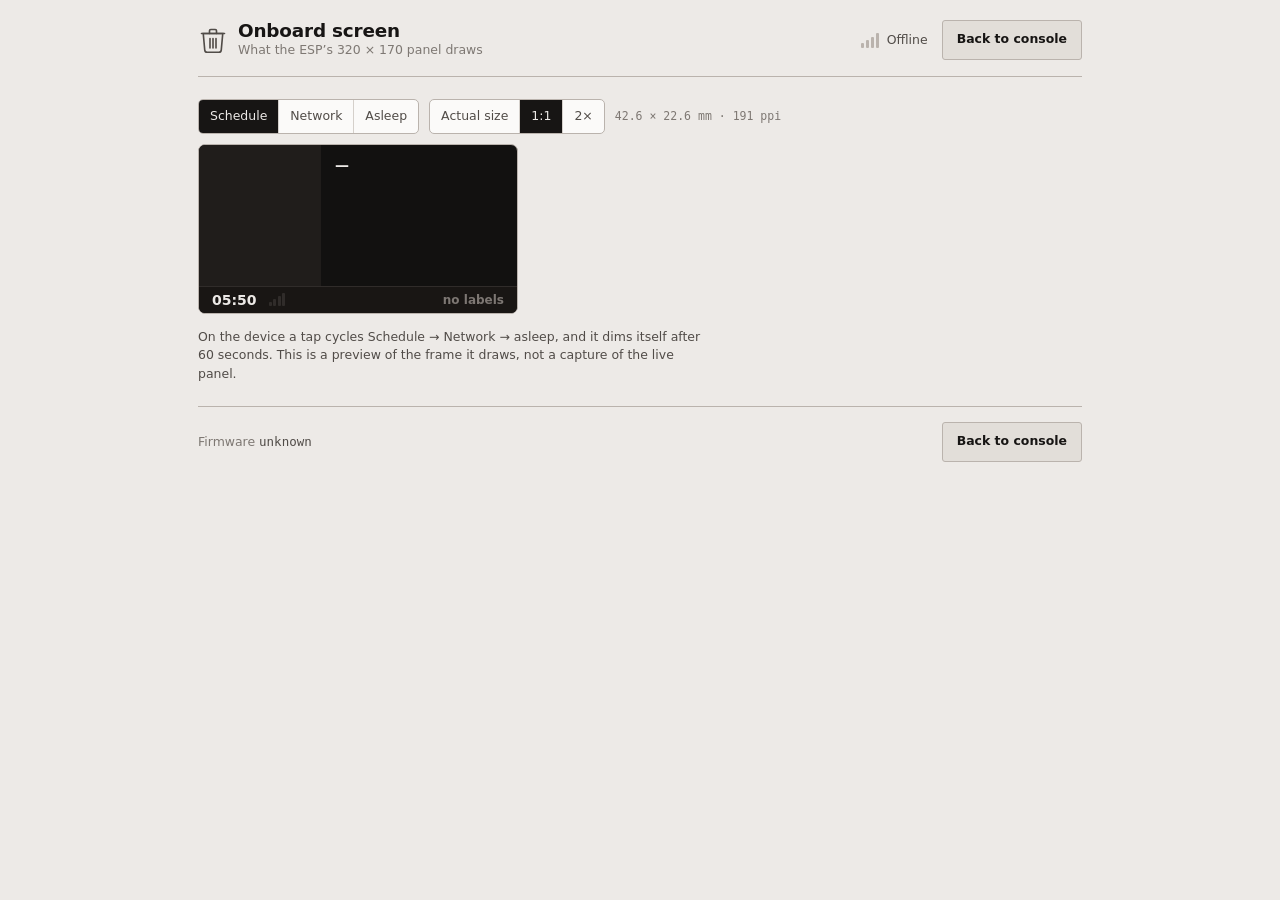
==== data/console.html @ a641a616 "feat: Rubbish Console — one design across web, LCD and e-ink labels Rebuilds the interface around a " ====
<!DOCTYPE html>
<html lang="en">

<head>
    <meta charset="UTF-8">
    <meta name="viewport" content="width=device-width, initial-scale=1.0">
    <title>Onboard screen &middot; Rubbish Console</title>
    <link rel="stylesheet" href="style.css?v=8">
    <link rel="icon" type="image/svg+xml" href="favicon.svg">
</head>

<body>
    <div class="wrap">

        <div class="topbar">
            <div class="brand">
                <svg class="mark" viewBox="0 0 24 24" aria-hidden="true" fill="none" stroke="currentColor"
                    stroke-width="1.3" stroke-linecap="round">
                    <path d="M4.2 6.8h15.6l-1.2 13.3a1.9 1.9 0 0 1-1.9 1.7H7.3a1.9 1.9 0 0 1-1.9-1.7L4.2 6.8Z" />
                    <path d="M2.8 6.8h18.4" />
                    <path d="M9.2 6.8V4.6a1 1 0 0 1 1-1h3.6a1 1 0 0 1 1 1v2.2" />
                    <path d="M9.6 10.8v7.6M12 10.8v7.6M14.4 10.8v7.6" />
                </svg>
                <div>
                    <h1>Onboard screen</h1>
                    <p class="sub">What the ESP&rsquo;s 320 &times; 170 panel draws</p>
                </div>
            </div>

            <div class="link-state" id="wifi-status" title="Checking WiFi...">
                <span class="bars" id="wifi-bars" aria-hidden="true"><i></i><i></i><i></i><i></i></span>
                <span id="wifi-text">&mdash;</span>
            </div>

            <a class="btn" href="/" style="text-decoration:none">Back to console</a>
        </div>

        <section class="block">
            <div class="lcd-frame">
                <div class="lcd-controls">
                    <div class="seg" role="group" aria-label="Panel screen" id="lcd-seg">
                        <button type="button" data-lcd="awake" aria-pressed="true">Schedule</button>
                        <button type="button" data-lcd="net" aria-pressed="false">Network</button>
                        <button type="button" data-lcd="asleep" aria-pressed="false">Asleep</button>
                    </div>
                    <div class="seg" role="group" aria-label="Magnification" id="lcd-zoom-seg">
                        <button type="button" data-zoom="0.5" aria-pressed="false">Actual size</button>
                        <button type="button" data-zoom="1" aria-pressed="true">1:1</button>
                        <button type="button" data-zoom="2" aria-pressed="false">2&times;</button>
                    </div>
                    <span class="scale-note">42.6 &times; 22.6 mm &middot; 191 ppi</span>
                </div>

                <div class="lcd-scroll">
                    <div class="lcd" id="lcd">
                        <div class="lcd-screen lcd-sched" data-screen="awake">
                            <div class="lcd-date" id="lcd-date"></div>
                            <div class="lcd-body">
                                <span class="lcd-act" id="lcd-act">&mdash;</span>
                                <div class="lcd-streams" id="lcd-streams"></div>
                            </div>
                            <div class="lcd-bar">
                                <span class="t" id="lcd-time">--:--</span>
                                <span class="lcd-bars" id="lcd-bars" aria-hidden="true"><i></i><i></i><i></i><i></i></span>
                                <span class="push" id="lcd-labels"></span>
                            </div>
                        </div>

                        <div class="lcd-screen lcd-net" data-screen="net" hidden>
                            <div class="lcd-info">
                                <div><span class="lcd-k">Network</span>
                                    <div class="lcd-v" id="lcd-ssid">&mdash;</div>
                                </div>
                                <div><span class="lcd-k">Manage at</span>
                                    <div class="lcd-v">rubbish.local</div>
                                </div>
                                <div><span class="lcd-k">Address</span>
                                    <div class="lcd-v" id="lcd-ip">&mdash;</div>
                                </div>
                            </div>
                            <div class="lcd-qr" id="lcd-qr-wrap">
                                <span id="lcd-qr-slot"></span>
                            </div>
                        </div>
                    </div>
                </div>

                <p class="lcd-note">
                    On the device a tap cycles Schedule &rarr; Network &rarr; asleep, and it dims itself
                    after 60 seconds. This is a preview of the frame it draws, not a capture of the
                    live panel.
                </p>
            </div>
        </section>

        <footer>
            <span>Firmware <span class="mono" id="fw-version">&mdash;</span></span>
            <a class="btn" href="/" style="margin-left:auto;text-decoration:none">Back to console</a>
        </footer>

    </div>

    <script src="app.js?v=8"></script>
</body>

</html>
---- data/style.css ----
/* Rubbish Console
   One system across three surfaces. The e-ink tag has three inks and no
   choices, so it sets the rules: paper, ink, and red for the one thing that
   needs doing. The web and the LCD follow it. */

:root {
    /* Archivo carries the design but must not be fetched from a CDN — the
       device serves this page in AP mode with no internet. Drop an
       archivo.woff2 into data/ and uncomment the @font-face to upgrade. */
    --font-display: 'Archivo', 'Segoe UI', system-ui, sans-serif;
    --font-body: 'Segoe UI', system-ui, -apple-system, sans-serif;
    --font-mono: ui-monospace, 'Cascadia Mono', 'Consolas', monospace;

    --ground: #edeae7;
    --surface: #fbfaf9;
    --surface-2: #e2ded9;
    --ink: #171514;
    --ink-2: #514c48;
    --ink-3: #7e7873;
    --rule: #d5d0cb;
    --rule-strong: #bab3ad;

    --stream-rubbish: #2f2f2b;
    --stream-recycling: #15589e;
    --stream-food: #7a4526;
    --stream-garden: #3a7328;

    --red: #c8241c;
    --on-red: #fffaf9;
    --ok: #0d6e7d;

    --paper: #ffffff;
    --paper-ink: #141414;
    --paper-red: #c8241c;
    --paper-edge: #9a938d;

    /* the ESP's own 320x170 panel: a depiction of hardware, so these stay
       constant whichever theme the browser is in */
    --dev-ground: #121110;
    --dev-panel: #201d1b;
    --dev-rule: #302c2a;
    --dev-ink: #ece9e6;
    --dev-ink-2: #a9a3a0;
    --dev-ink-3: #7d7773;
    --dev-red: #e23b30;
    --dev-on-red: #fffaf9;
    --dev-rubbish: #a9a8a2;
    --dev-recycling: #6fa8ea;
    --dev-food: #c4906c;
    --dev-garden: #7ec267;

    --step--1: 0.78rem;
    --step-0: 0.95rem;
    --step-1: 1.15rem;

    --r-sm: 3px;
    --r-md: 5px;
}

/* @font-face {
    font-family: 'Archivo';
    src: url('/archivo.woff2') format('woff2');
    font-weight: 500 700;
    font-display: swap;
} */

@media (prefers-color-scheme: dark) {
    :root:not([data-theme="light"]) {
        --ground: #131211;
        --surface: #1c1a19;
        --surface-2: #262322;
        --ink: #ece9e6;
        --ink-2: #a9a3a0;
        --ink-3: #7d7773;
        --rule: #2f2c2a;
        --rule-strong: #433f3c;

        --stream-rubbish: #a9a8a2;
        --stream-recycling: #6fa8ea;
        --stream-food: #c4906c;
        --stream-garden: #7ec267;

        --red: #f2564a;
        --on-red: #1a0e0d;
        --ok: #4cc2d2;
        --paper-edge: #433f3c;
    }
}

:root[data-theme="dark"] {
    --ground: #131211;
    --surface: #1c1a19;
    --surface-2: #262322;
    --ink: #ece9e6;
    --ink-2: #a9a3a0;
    --ink-3: #7d7773;
    --rule: #2f2c2a;
    --rule-strong: #433f3c;

    --stream-rubbish: #a9a8a2;
    --stream-recycling: #6fa8ea;
    --stream-food: #c4906c;
    --stream-garden: #7ec267;

    --red: #f2564a;
    --on-red: #1a0e0d;
    --ok: #4cc2d2;
    --paper-edge: #433f3c;
}

* { box-sizing: border-box; }

body {
    margin: 0;
    background: var(--ground);
    color: var(--ink);
    font-family: var(--font-body);
    font-size: var(--step-0);
    line-height: 1.5;
    -webkit-font-smoothing: antialiased;
}

.wrap {
    max-width: 920px;
    margin: 0 auto;
    padding: 20px 18px 56px;
    display: flex;
    flex-direction: column;
    gap: 22px;
}

h1, h2, h3 { font-family: var(--font-display); margin: 0; text-wrap: balance; }
p { margin: 0; }
.mono { font-family: var(--font-mono); font-variant-numeric: tabular-nums; }
.hidden { display: none !important; }

.eyebrow {
    font-family: var(--font-display);
    font-weight: 600;
    font-size: 0.68rem;
    letter-spacing: 0.13em;
    text-transform: uppercase;
    color: var(--ink-3);
}

/* ---------- header ---------- */

.topbar {
    display: flex;
    align-items: center;
    gap: 14px;
    flex-wrap: wrap;
    padding-bottom: 16px;
    border-bottom: 1px solid var(--rule-strong);
}

.brand { display: flex; align-items: center; gap: 10px; margin-right: auto; }
.brand h1 { font-size: var(--step-1); font-weight: 700; letter-spacing: -0.01em; line-height: 1.1; }
.brand .sub { font-size: var(--step--1); color: var(--ink-3); }
.mark { width: 30px; height: 30px; color: var(--ink-2); flex: none; }

.link-state { display: flex; align-items: center; gap: 8px; font-size: var(--step--1); color: var(--ink-2); }
.bars { display: flex; align-items: flex-end; gap: 2px; height: 15px; }
.bars i { width: 3px; background: var(--rule-strong); border-radius: 1px; display: block; }
.bars i:nth-child(1) { height: 5px; }
.bars i:nth-child(2) { height: 8px; }
.bars i:nth-child(3) { height: 11px; }
.bars i:nth-child(4) { height: 15px; }
.bars.lvl1 i:nth-child(-n+1),
.bars.lvl2 i:nth-child(-n+2),
.bars.lvl3 i:nth-child(-n+3),
.bars.lvl4 i:nth-child(-n+4) { background: var(--ok); }
.bars.lvl1 i:nth-child(-n+1) { background: var(--red); }

.seg {
    display: flex;
    border: 1px solid var(--rule-strong);
    border-radius: var(--r-md);
    overflow: hidden;
    background: var(--surface);
    flex-wrap: wrap;
}

.seg button {
    font: inherit;
    font-size: var(--step--1);
    font-weight: 500;
    border: 0;
    background: transparent;
    color: var(--ink-2);
    padding: 7px 11px;
    cursor: pointer;
}

.seg button + button { border-left: 1px solid var(--rule); }
.seg button[aria-pressed="true"] { background: var(--ink); color: var(--ground); }

/* ---------- hero: the tear-off the tag and the LCD also use ---------- */

.hero {
    display: grid;
    grid-template-columns: minmax(146px, auto) 1fr;
    background: var(--surface);
    border: 1px solid var(--rule-strong);
    border-radius: var(--r-md);
    overflow: hidden;
}

/* The date stack is centred as one block, matching the LCD and the tag —
   ragged-left left it looking adrift in a column it never filled. */
.tearoff {
    background: var(--ink);
    color: var(--ground);
    padding: 16px 22px 18px;
    display: flex;
    flex-direction: column;
    align-items: center;
    text-align: center;
    justify-content: center;
    border-right: 1px solid var(--rule-strong);
}

.tearoff.act { background: var(--red); color: var(--on-red); border-right-color: var(--red); }

.chip {
    font-family: var(--font-display);
    font-weight: 700;
    font-size: 0.66rem;
    letter-spacing: 0.13em;
    text-transform: uppercase;
    padding: 3px 8px;
    border-radius: 2px;
    margin-bottom: 13px;
    border: 1px solid currentColor;
}

.daynum {
    font-family: var(--font-display);
    font-weight: 700;
    font-size: clamp(3.3rem, 10vw, 4.4rem);
    line-height: 0.82;
    letter-spacing: -0.04em;
    font-variant-numeric: tabular-nums;
}

.dow { font-family: var(--font-display); font-weight: 600; font-size: var(--step-1); margin-top: 10px; }
.dow span { opacity: 0.66; }

.hero-main { display: flex; flex-direction: column; }

.action-bar {
    padding: 15px 18px 13px;
    display: flex;
    flex-direction: column;
    gap: 3px;
    border-bottom: 1px solid var(--rule);
}

.action {
    font-family: var(--font-display);
    font-weight: 700;
    font-size: clamp(1.3rem, 4.2vw, 1.75rem);
    letter-spacing: -0.015em;
    line-height: 1.05;
    color: var(--red);
}

.action-bar.calm .action { color: var(--ink); }
.action-note { font-size: var(--step--1); color: var(--ink-2); }

.hero-streams { list-style: none; margin: 0; padding: 0; display: flex; flex-direction: column; }
.hero-streams li { display: flex; gap: 13px; align-items: center; padding: 12px 18px; }
.hero-streams li + li { border-top: 1px solid var(--rule); }
.hero-streams h3 { font-size: var(--step-1); font-weight: 600; letter-spacing: -0.01em; }
.hero-streams p { font-size: var(--step--1); color: var(--ink-3); }

.swatch {
    width: 14px;
    height: 24px;
    border-radius: 2px;
    background: var(--s);
    flex: none;
    box-shadow: inset 0 0 0 1px rgb(0 0 0 / 0.18);
}

.hero-rest {
    padding: 10px 18px;
    border-top: 1px solid var(--rule);
    font-size: var(--step--1);
    color: var(--ink-2);
    grid-column: 1 / -1;
    display: flex;
    justify-content: space-between;
    gap: 12px;
    flex-wrap: wrap;
    background: var(--surface-2);
}

/* ---------- blocks ---------- */

.block { display: flex; flex-direction: column; gap: 11px; }
.block-head { display: flex; align-items: baseline; gap: 12px; flex-wrap: wrap; }
.block-head h2 { font-size: var(--step-0); font-weight: 600; }
.block-head .hint { font-size: var(--step--1); color: var(--ink-3); margin-left: auto; }
.block-head .btn { margin-left: auto; }

/* ---------- fortnight strip ---------- */

.strip {
    display: flex;
    overflow-x: auto;
    border: 1px solid var(--rule-strong);
    border-radius: var(--r-md);
    background: var(--surface);
}

.day {
    flex: 1 0 58px;
    min-width: 58px;
    padding: 9px 6px 11px;
    display: flex;
    flex-direction: column;
    align-items: center;
    gap: 7px;
}

.day + .day { border-left: 1px solid var(--rule); }

.day .dl {
    font-family: var(--font-display);
    font-size: 0.62rem;
    letter-spacing: 0.1em;
    text-transform: uppercase;
    color: var(--ink-3);
    font-weight: 600;
}

.day .dn {
    font-family: var(--font-display);
    font-weight: 600;
    font-size: var(--step-0);
    font-variant-numeric: tabular-nums;
    line-height: 1;
    height: 23px;
    width: 23px;
    display: grid;
    place-items: center;
}

/* Weekends stay a whisper — they are context, not information. */
.day.weekend { background: color-mix(in srgb, var(--surface-2) 55%, transparent); }

/* A collection day is the thing worth spotting, so it gets the real
   emphasis: a ringed cell and a heavier numeral. */
.day.coll {
    background: var(--surface-2);
    box-shadow: inset 0 0 0 2px var(--ink);
}

.day.coll .dn { font-weight: 700; }
.day.today .dl { color: var(--ink); font-weight: 700; }
.dots { display: flex; gap: 3px; height: 8px; }

.dots i {
    width: 8px;
    height: 8px;
    border-radius: 50%;
    background: var(--s);
    display: block;
    box-shadow: inset 0 0 0 1px rgb(0 0 0 / 0.18);
}

.legend { display: flex; gap: 15px; flex-wrap: wrap; font-size: var(--step--1); color: var(--ink-2); }
.legend span { display: flex; align-items: center; gap: 6px; }
.legend i { width: 9px; height: 9px; border-radius: 50%; background: var(--s); box-shadow: inset 0 0 0 1px rgb(0 0 0 / 0.18); }
.legend .ring { width: 11px; height: 11px; background: transparent; box-shadow: inset 0 0 0 2px var(--red); }

/* ---------- all streams ---------- */

.sched {
    border: 1px solid var(--rule-strong);
    border-radius: var(--r-md);
    background: var(--surface);
    overflow: hidden;
}

.srow {
    display: grid;
    grid-template-columns: 14px 1fr auto auto;
    gap: 13px;
    align-items: center;
    padding: 11px 15px;
}

.srow + .srow { border-top: 1px solid var(--rule); }
.srow .bar { width: 14px; height: 14px; border-radius: 2px; background: var(--s); box-shadow: inset 0 0 0 1px rgb(0 0 0 / 0.18); }
.srow .nm { font-weight: 500; }
.srow .when { font-size: var(--step--1); color: var(--ink-2); text-align: right; }
.srow .dt { font-size: var(--step--1); color: var(--ink-3); min-width: 6.5em; text-align: right; }
.srow.soon .when { color: var(--red); font-weight: 600; }

/* ---------- the tag: exactly 296 x 128 device pixels ----------
   2.9" panel, so 1px is 0.23mm. Every size is a real pixel count and the
   zoom only magnifies, never redistributes. */

.tag {
    width: 296px;
    height: 128px;
    flex: none;
    overflow: hidden;
    zoom: var(--tag-zoom, 0.86);
    background: var(--paper);
    border: 1px solid var(--paper-edge);
    border-radius: 2px;
    display: grid;
    grid-template-columns: 100px 1fr;
    color: var(--paper-ink);
    font-family: var(--font-display);
    line-height: 1;
    transition: transform 0.35s ease;
}

.tag.flipped { transform: rotate(180deg); }

/* Centred as one stack, matching what the firmware now draws. The numeral
   uses a cropped line-height: a 48px glyph carries ~14px of ascender and
   descender space it never fills, which read as a gap under the 7. */
.tag-date {
    background: var(--paper-ink);
    color: var(--paper);
    display: flex;
    flex-direction: column;
    align-items: center;
    justify-content: center;
    gap: 5px;
}

.tag-date.red { background: var(--paper-red); }
.tag-date .dw, .tag-date .dm { font-size: 12px; font-weight: 700; letter-spacing: 1.6px; line-height: 1; opacity: 0.85; }
.tag-date .dn { font-size: 48px; font-weight: 700; letter-spacing: -1.5px; line-height: 0.76; margin: 0; }
/* The firmware closes this stack with an update stamp, so the mirror does too. */
.tag-date .ds { font-size: 8px; font-weight: 600; letter-spacing: 0.3px; line-height: 1; opacity: 0.7; margin-top: 2px; }

.tag-body { display: flex; flex-direction: column; padding: 9px 10px 7px; min-width: 0; }
.tag-act { font-size: 11px; font-weight: 700; letter-spacing: 0.7px; white-space: nowrap; }
.tag-act.red { color: var(--paper-red); }
.tag-streams { flex: 1; display: flex; flex-direction: column; justify-content: center; min-width: 0; }
.tag-streams b { font-size: 17px; font-weight: 700; letter-spacing: -0.2px; line-height: 1.18; white-space: nowrap; }

.tag-foot {
    border-top: 1px solid var(--paper-ink);
    padding-top: 4px;
    display: flex;
    gap: 11px;
    font-size: 9px;
    font-weight: 600;
    font-variant-numeric: tabular-nums;
    white-space: nowrap;
}

.tag-stale {
    grid-column: 1 / -1;
    display: grid;
    place-items: center;
    font-size: 13px;
    font-weight: 700;
    letter-spacing: 1.4px;
    color: var(--paper-edge);
}

/* Previews of the non-schedule frames, so picking one in "Send to label"
   shows what the tag will actually be made to display. */
.tag.plain { grid-template-columns: 1fr; }

.tag-centre {
    grid-column: 1 / -1;
    display: flex;
    flex-direction: column;
    align-items: center;
    justify-content: center;
    gap: 8px;
    text-align: center;
}

.tag-centre .big { font-size: 22px; font-weight: 700; letter-spacing: -0.3px; }
.tag-centre .mac { font-size: 12px; font-weight: 700; color: var(--paper-red); letter-spacing: 0.4px; }
.tag.border-red { box-shadow: inset 0 0 0 2px var(--paper-red); }
.tag.border-red2 { box-shadow: inset 0 0 0 4px var(--paper-red); }

.tag-checks {
    position: absolute;
    inset: 6px;
    background-image:
        linear-gradient(45deg, #d8d8d8 25%, transparent 25%, transparent 75%, #d8d8d8 75%),
        linear-gradient(45deg, #d8d8d8 25%, transparent 25%, transparent 75%, #d8d8d8 75%);
    background-size: 24px 24px;
    background-position: 0 0, 12px 12px;
}

.tag.plain { position: relative; }
.tag-centre { position: relative; z-index: 1; }

/* ---------- the LCD: exactly 320 x 170 device pixels ----------
   1.9" panel, so 1px is 0.13mm — barely half the tag's. Nothing here
   goes below 11px or it is unreadable on the real hardware. */

.lcd-frame { display: flex; flex-direction: column; gap: 10px; align-items: flex-start; max-width: 100%; }
.lcd-controls { display: flex; gap: 10px; flex-wrap: wrap; align-items: center; }
.lcd-scroll { max-width: 100%; overflow-x: auto; padding-bottom: 4px; }
.scale-note { font-size: 0.72rem; color: var(--ink-3); font-family: var(--font-mono); }

.lcd {
    width: 320px;
    height: 170px;
    flex: none;
    position: relative;
    overflow: hidden;
    zoom: var(--lcd-zoom, 1);
    background: var(--dev-ground);
    color: var(--dev-ink);
    border: 1px solid var(--rule-strong);
    border-radius: 7px;
    font-family: var(--font-display);
    line-height: 1;
}

.lcd-screen { position: absolute; inset: 0; display: grid; }
.lcd-screen[hidden] { display: none; }

.lcd-sched { grid-template-columns: 122px 1fr; grid-template-rows: 1fr auto; }

.lcd-date {
    display: flex;
    flex-direction: column;
    align-items: center;
    justify-content: center;
    background: var(--dev-panel);
    gap: 6px;
}

.lcd-date.red { background: var(--dev-red); color: var(--dev-on-red); }
.lcd-date .dw, .lcd-date .dm { font-size: 14px; font-weight: 700; letter-spacing: 2px; line-height: 1; opacity: 0.85; }
/* 48px, not 68: the firmware draws this in Font6, and the mirror is only
   worth having if it tells the truth about the size. */
.lcd-date .dn { font-size: 48px; font-weight: 700; line-height: 0.76; letter-spacing: -1.5px; margin: 0; }

.lcd-body { display: flex; flex-direction: column; min-width: 0; padding: 13px 14px 6px; }

/* 14px, not 15: "BINS OUT TOMORROW" is the longest string this has to
   carry and it must clear 170px of column with room to spare. */
/* Same rule as .tag-act: red only when the date block is NOT flooded, so
   the two-days-out warning still reads and tonight never doubles up. */
.lcd-act { font-size: 14px; font-weight: 700; letter-spacing: 0.6px; color: var(--dev-ink); white-space: nowrap; }
.lcd-act.red { color: var(--dev-red); }

.lcd-streams { flex: 1; display: flex; flex-direction: column; justify-content: center; gap: 5px; }
.lcd-streams div { display: flex; align-items: center; gap: 9px; font-size: 19px; font-weight: 700; white-space: nowrap; }
.lcd-streams i { width: 8px; height: 17px; border-radius: 1px; background: var(--s); flex: none; }

.lcd-bar {
    grid-column: 1 / -1;
    display: flex;
    align-items: center;
    gap: 12px;
    padding: 6px 13px;
    border-top: 1px solid var(--dev-rule);
    background: #191614;
    font-size: 12px;
    font-weight: 600;
    color: var(--dev-ink-3);
    font-variant-numeric: tabular-nums;
    white-space: nowrap;
    overflow: hidden;
}

.lcd-bar .t { color: var(--dev-ink); font-size: 14px; }
.lcd-bar .ok { color: var(--dev-garden); }
.lcd-bar .push { margin-left: auto; }
.lcd-bars { display: flex; align-items: flex-end; gap: 1.5px; height: 13px; }
.lcd-bars i { width: 3px; background: var(--dev-rule); border-radius: 1px; display: block; }
.lcd-bars i:nth-child(1) { height: 35%; }
.lcd-bars i:nth-child(2) { height: 57%; }
.lcd-bars i:nth-child(3) { height: 78%; }
.lcd-bars i:nth-child(4) { height: 100%; }
.lcd-bars.lvl1 i:nth-child(-n+1),
.lcd-bars.lvl2 i:nth-child(-n+2),
.lcd-bars.lvl3 i:nth-child(-n+3),
.lcd-bars.lvl4 i:nth-child(-n+4) { background: var(--dev-garden); }

.lcd-net { grid-template-columns: 1fr 120px; }
.lcd-info { display: flex; flex-direction: column; justify-content: center; gap: 9px; padding: 0 15px; }
.lcd-k { font-size: 11px; letter-spacing: 1.4px; font-weight: 700; color: var(--dev-ink-3); text-transform: uppercase; }
.lcd-v { font-size: 16px; font-weight: 700; letter-spacing: -0.2px; margin-top: 2px; }
.lcd-qr { display: grid; place-items: center; gap: 6px; border-left: 1px solid var(--dev-rule); background: #191614; }
.lcd-qr .cap { font-size: 9px; letter-spacing: 1.2px; font-weight: 700; color: var(--dev-ink-3); }
.lcd-qr img, .lcd-qr canvas { width: 88px; height: 88px; background: #fff; padding: 4px; border-radius: 2px; }
.lcd-note { font-size: var(--step--1); color: var(--ink-2); max-width: 64ch; }

/* ---------- labels ---------- */

.labels { display: grid; grid-template-columns: repeat(auto-fit, minmax(292px, 1fr)); gap: 14px; }

.label-card {
    background: var(--surface);
    border: 1px solid var(--rule-strong);
    border-radius: var(--r-md);
    display: flex;
    flex-direction: column;
}

.label-card.attention { border-color: var(--red); }
.lc-head { display: flex; align-items: flex-start; gap: 10px; padding: 14px 15px 12px; }
.lc-head .nm { font-family: var(--font-display); font-weight: 600; font-size: var(--step-1); line-height: 1.2; overflow-wrap: anywhere; }
.lc-head .sub { font-size: var(--step--1); color: var(--ink-3); display: block; margin-top: 3px; }

.state {
    margin-left: auto;
    flex: none;
    display: flex;
    align-items: center;
    gap: 6px;
    font-family: var(--font-display);
    font-weight: 600;
    font-size: 0.68rem;
    letter-spacing: 0.09em;
    text-transform: uppercase;
    border: 1px solid currentColor;
    border-radius: 2px;
    padding: 3px 7px;
    white-space: nowrap;
}

.state::before { content: ""; width: 6px; height: 6px; border-radius: 50%; background: currentColor; flex: none; }
.state.ok { color: var(--ok); }
.state.working { color: var(--ink-3); }
.state.fail { color: var(--red); }
.state.working::before { animation: beat 1.9s ease-in-out infinite; }

@keyframes beat {
    0%, 100% { opacity: 0.3; }
    50% { opacity: 1; }
}

.lc-meta { padding: 0 15px 13px; display: grid; grid-template-columns: auto 1fr; gap: 3px 14px; font-size: var(--step--1); margin: 0; }
.lc-meta dt { color: var(--ink-3); }
.lc-meta dd { margin: 0; font-family: var(--font-mono); font-variant-numeric: tabular-nums; color: var(--ink-2); }
.lc-meta dd.warn { color: var(--red); }

.preview-zone { padding: 0 15px 14px; display: flex; flex-direction: column; gap: 7px; }
.preview-zone .eyebrow { font-size: 0.62rem; }

.lc-actions {
    margin-top: auto;
    border-top: 1px solid var(--rule);
    padding: 12px 15px;
    display: flex;
    flex-direction: column;
    gap: 11px;
}

/* ---------- forms ---------- */

.field { display: flex; flex-direction: column; gap: 5px; align-items: flex-start; }
.field label, .field .flabel { font-size: var(--step--1); color: var(--ink-2); font-weight: 500; }
.field .row, .field select, .field input { width: 100%; }
.row { display: flex; gap: 8px; align-items: center; flex-wrap: wrap; }
.row .grow { flex: 1 1 130px; }
.hint-sm { font-size: var(--step--1); color: var(--ink-3); }

select, input[type=text], input[type=password] {
    font: inherit;
    font-size: var(--step--1);
    background: var(--ground);
    color: var(--ink);
    border: 1px solid var(--rule-strong);
    border-radius: var(--r-sm);
    padding: 8px 9px;
    min-height: 40px;
    width: 100%;
}

button { font: inherit; }

.btn {
    font-size: var(--step--1);
    font-weight: 600;
    background: var(--surface-2);
    color: var(--ink);
    border: 1px solid var(--rule-strong);
    border-radius: var(--r-sm);
    padding: 9px 14px;
    min-height: 40px;
    cursor: pointer;
    white-space: nowrap;
    transition: background 0.15s ease, border-color 0.15s ease;
}

.btn:hover { background: var(--rule); }
.btn-solid { background: var(--ink); color: var(--ground); border-color: var(--ink); }
.btn-solid:hover { background: var(--ink-2); border-color: var(--ink-2); }
.btn-quiet { background: transparent; border-color: transparent; color: var(--ink-2); padding-inline: 9px; }
.btn-quiet:hover { background: var(--surface-2); color: var(--red); }
.btn[disabled] { opacity: 0.55; cursor: default; }
.btn[disabled]:hover { background: var(--surface-2); }

.toast { font-size: var(--step--1); color: var(--ok); min-height: 1.2em; }
.toast.bad { color: var(--red); }

/* ---------- settings ---------- */

details.settings { border: 1px solid var(--rule-strong); border-radius: var(--r-md); background: var(--surface); }

details.settings > summary {
    cursor: pointer;
    padding: 13px 15px;
    list-style: none;
    display: flex;
    align-items: center;
    gap: 9px;
    font-family: var(--font-display);
    font-weight: 600;
    font-size: var(--step-0);
}

details.settings > summary::-webkit-details-marker { display: none; }
details.settings > summary::after { content: "+"; margin-left: auto; color: var(--ink-3); font-weight: 500; font-size: var(--step-1); }
details.settings[open] > summary::after { content: "\2013"; }
details.settings[open] > summary { border-bottom: 1px solid var(--rule); }
.settings-body { padding: 15px; display: grid; gap: 16px 18px; align-items: start; grid-template-columns: repeat(auto-fit, minmax(240px, 1fr)); }
.kv { display: grid; grid-template-columns: auto 1fr; gap: 4px 14px; font-size: var(--step--1); margin: 0; }
.kv dt { color: var(--ink-3); }
/* break-all split "LONDON" mid-word. Prefer spaces, and only break inside
   a word when a single token genuinely cannot fit. */
.kv dd { margin: 0; font-family: var(--font-mono); font-variant-numeric: tabular-nums; color: var(--ink-2); overflow-wrap: break-word; }

.raw {
    margin: 0;
    font-family: var(--font-mono);
    font-size: 0.72rem;
    line-height: 1.5;
    color: var(--ink-2);
    background: var(--ground);
    border: 1px solid var(--rule);
    border-radius: var(--r-sm);
    padding: 11px 12px;
    max-height: 340px;
    overflow: auto;
    white-space: pre;
}

/* ---------- modal ---------- */

.modal {
    display: none;
    position: fixed;
    inset: 0;
    z-index: 100;
    background: rgb(0 0 0 / 0.55);
    padding: 20px;
    overflow-y: auto;
}

.modal.open { display: block; }

.modal-content {
    background: var(--surface);
    border: 1px solid var(--rule-strong);
    border-radius: var(--r-md);
    margin: 6vh auto;
    padding: 18px;
    width: 100%;
    max-width: 420px;
    display: flex;
    flex-direction: column;
    gap: 14px;
}

.modal-head { display: flex; align-items: center; gap: 10px; }
.modal-head h2 { font-size: var(--step-1); font-weight: 600; }
.modal-head .btn-quiet { margin-left: auto; font-size: 1.2rem; line-height: 1; padding: 4px 10px; min-height: 0; }
#reader:empty { display: none; }
#reader { border-radius: var(--r-sm); overflow: hidden; }

/* ---------- footer ---------- */

footer {
    display: flex;
    align-items: center;
    gap: 14px;
    flex-wrap: wrap;
    border-top: 1px solid var(--rule-strong);
    padding-top: 15px;
    font-size: var(--step--1);
    color: var(--ink-3);
}

footer .mono { color: var(--ink-2); }

/* Scoped to things you can actually operate, and in ink rather than red:
   red means "act on this" everywhere else here, so spending it on a focus
   ring made every keyboard step look like an alert. */
a:focus-visible,
button:focus-visible,
select:focus-visible,
input:focus-visible,
summary:focus-visible,
[tabindex]:focus-visible {
    outline: 2px solid var(--ink);
    outline-offset: 2px;
    border-radius: 2px;
}

@media (prefers-reduced-motion: reduce) {
    * { animation-duration: 0.001ms !important; transition-duration: 0.001ms !important; }
}

@media (max-width: 560px) {
    .hero { grid-template-columns: 1fr; }
    .tearoff { border-right: 0; border-bottom: 1px solid var(--rule-strong); }
    .srow { grid-template-columns: 14px 1fr auto; gap: 10px; }
    .srow .dt { display: none; }
    .block-head .hint, .block-head .btn { margin-left: 0; }
}
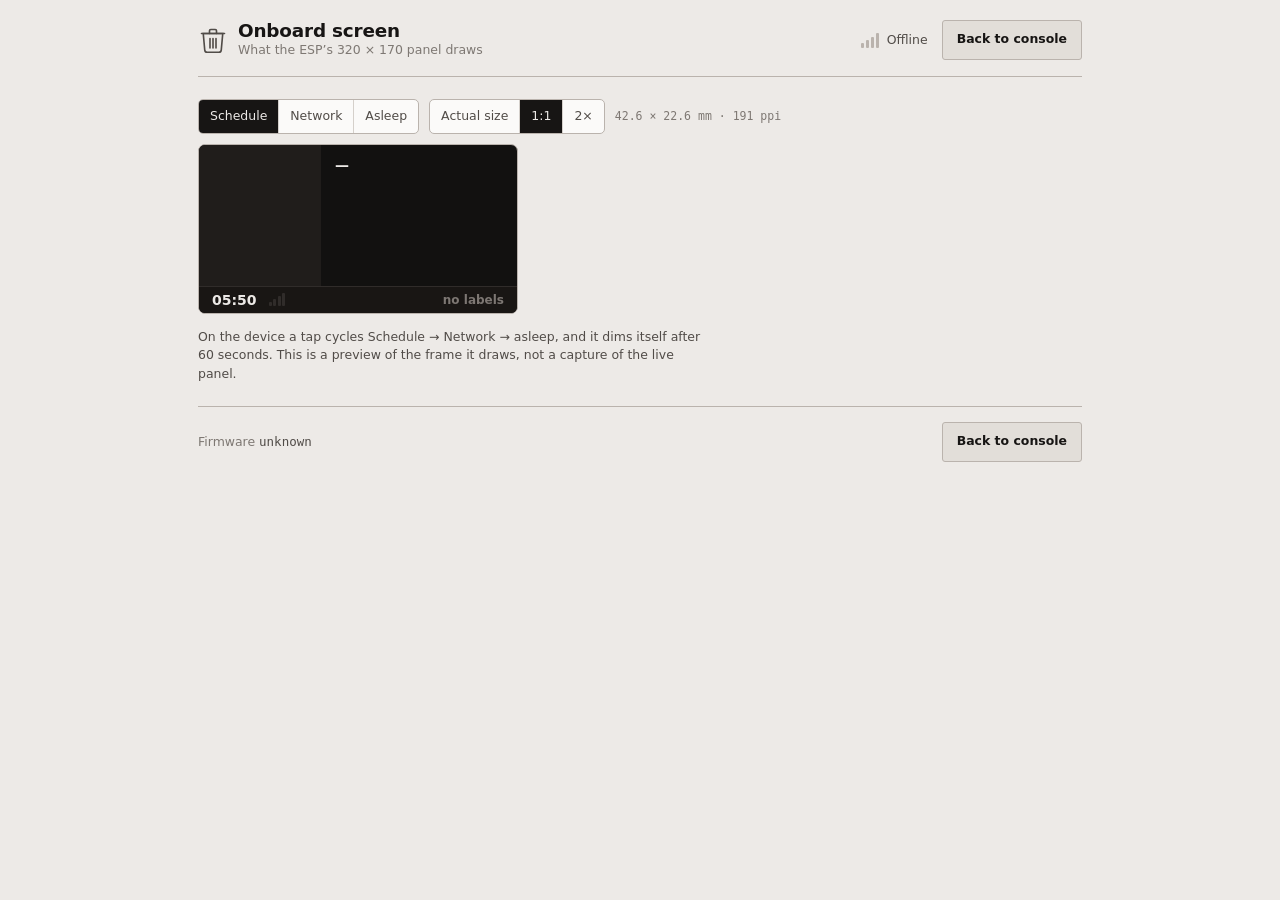
==== commit 26ed5065: "feat(web): Vendor Archivo and the QR scanner into LittleFS The dashboard had two CDN dependencies, a" ====
--- a/data/console.html
+++ b/data/console.html
@@ -5,7 +5,7 @@
     <meta charset="UTF-8">
     <meta name="viewport" content="width=device-width, initial-scale=1.0">
     <title>Onboard screen &middot; Rubbish Console</title>
-    <link rel="stylesheet" href="style.css?v=8">
+    <link rel="stylesheet" href="style.css?v=9">
     <link rel="icon" type="image/svg+xml" href="favicon.svg">
 </head>
 
@@ -100,7 +100,7 @@
 
     </div>
 
-    <script src="app.js?v=8"></script>
+    <script src="app.js?v=9"></script>
 </body>
 
 </html>
--- a/data/style.css
+++ b/data/style.css
@@ -3,10 +3,19 @@
    choices, so it sets the rules: paper, ink, and red for the one thing that
    needs doing. The web and the LCD follow it. */
 
+/* Archivo is served from the device, not a CDN: in AP mode — which is
+   exactly when you are setting the thing up — there is no route to the
+   internet, and a Google Fonts link would block first paint before silently
+   falling back. One variable file covers 500-700, latin subset, 35KB. */
+@font-face {
+    font-family: 'Archivo';
+    src: url('/archivo.woff2') format('woff2');
+    font-weight: 500 700;
+    font-stretch: 100%;
+    font-display: swap;
+}
+
 :root {
-    /* Archivo carries the design but must not be fetched from a CDN — the
-       device serves this page in AP mode with no internet. Drop an
-       archivo.woff2 into data/ and uncomment the @font-face to upgrade. */
     --font-display: 'Archivo', 'Segoe UI', system-ui, sans-serif;
     --font-body: 'Segoe UI', system-ui, -apple-system, sans-serif;
     --font-mono: ui-monospace, 'Cascadia Mono', 'Consolas', monospace;
@@ -57,13 +66,6 @@
     --r-md: 5px;
 }
 
-/* @font-face {
-    font-family: 'Archivo';
-    src: url('/archivo.woff2') format('woff2');
-    font-weight: 500 700;
-    font-display: swap;
-} */
-
 @media (prefers-color-scheme: dark) {
     :root:not([data-theme="light"]) {
         --ground: #131211;
@@ -439,11 +441,22 @@
 .tag-date .dw, .tag-date .dm { font-size: 12px; font-weight: 700; letter-spacing: 1.6px; line-height: 1; opacity: 0.85; }
 .tag-date .dn { font-size: 48px; font-weight: 700; letter-spacing: -1.5px; line-height: 0.76; margin: 0; }
 /* The firmware closes this stack with an update stamp, so the mirror does too. */
-.tag-date .ds { font-size: 8px; font-weight: 600; letter-spacing: 0.3px; line-height: 1; opacity: 0.7; margin-top: 2px; }
-
-.tag-body { display: flex; flex-direction: column; padding: 9px 10px 7px; min-width: 0; }
-.tag-act { font-size: 11px; font-weight: 700; letter-spacing: 0.7px; white-space: nowrap; }
-.tag-act.red { color: var(--paper-red); }
+.tag-date .ds { font-size: 10px; font-weight: 600; letter-spacing: 0.3px; line-height: 1; opacity: 0.7; margin-top: 2px; }
+
+.tag-body { display: flex; flex-direction: column; padding: 8px 10px 7px; min-width: 0; }
+
+/* Small caps over a rule, mirroring the footer — the London street-nameplate
+   hierarchy: quiet header, the name in full size, quiet footer. */
+.tag-act {
+    font-size: 12px;
+    font-weight: 700;
+    letter-spacing: 0.3px;
+    white-space: nowrap;
+    padding-bottom: 4px;
+    border-bottom: 1px solid var(--paper-ink);
+}
+
+.tag-act.red { color: var(--paper-red); border-bottom-color: var(--paper-red); }
 .tag-streams { flex: 1; display: flex; flex-direction: column; justify-content: center; min-width: 0; }
 .tag-streams b { font-size: 17px; font-weight: 700; letter-spacing: -0.2px; line-height: 1.18; white-space: nowrap; }
 
@@ -451,8 +464,8 @@
     border-top: 1px solid var(--paper-ink);
     padding-top: 4px;
     display: flex;
-    gap: 11px;
-    font-size: 9px;
+    gap: 14px;
+    font-size: 11px;
     font-weight: 600;
     font-variant-numeric: tabular-nums;
     white-space: nowrap;
@@ -610,8 +623,9 @@
 
 .label-card.attention { border-color: var(--red); }
 .lc-head { display: flex; align-items: flex-start; gap: 10px; padding: 14px 15px 12px; }
-.lc-head .nm { font-family: var(--font-display); font-weight: 600; font-size: var(--step-1); line-height: 1.2; overflow-wrap: anywhere; }
-.lc-head .sub { font-size: var(--step--1); color: var(--ink-3); display: block; margin-top: 3px; }
+.lc-id { min-width: 0; }
+.lc-head .nm { font-family: var(--font-display); font-weight: 600; font-size: var(--step-1); line-height: 1.2; overflow-wrap: anywhere; display: block; }
+.lc-head .sub { font-size: var(--step--1); color: var(--ink-3); display: block; margin-top: 3px; overflow-wrap: anywhere; }
 
 .state {
     margin-left: auto;
